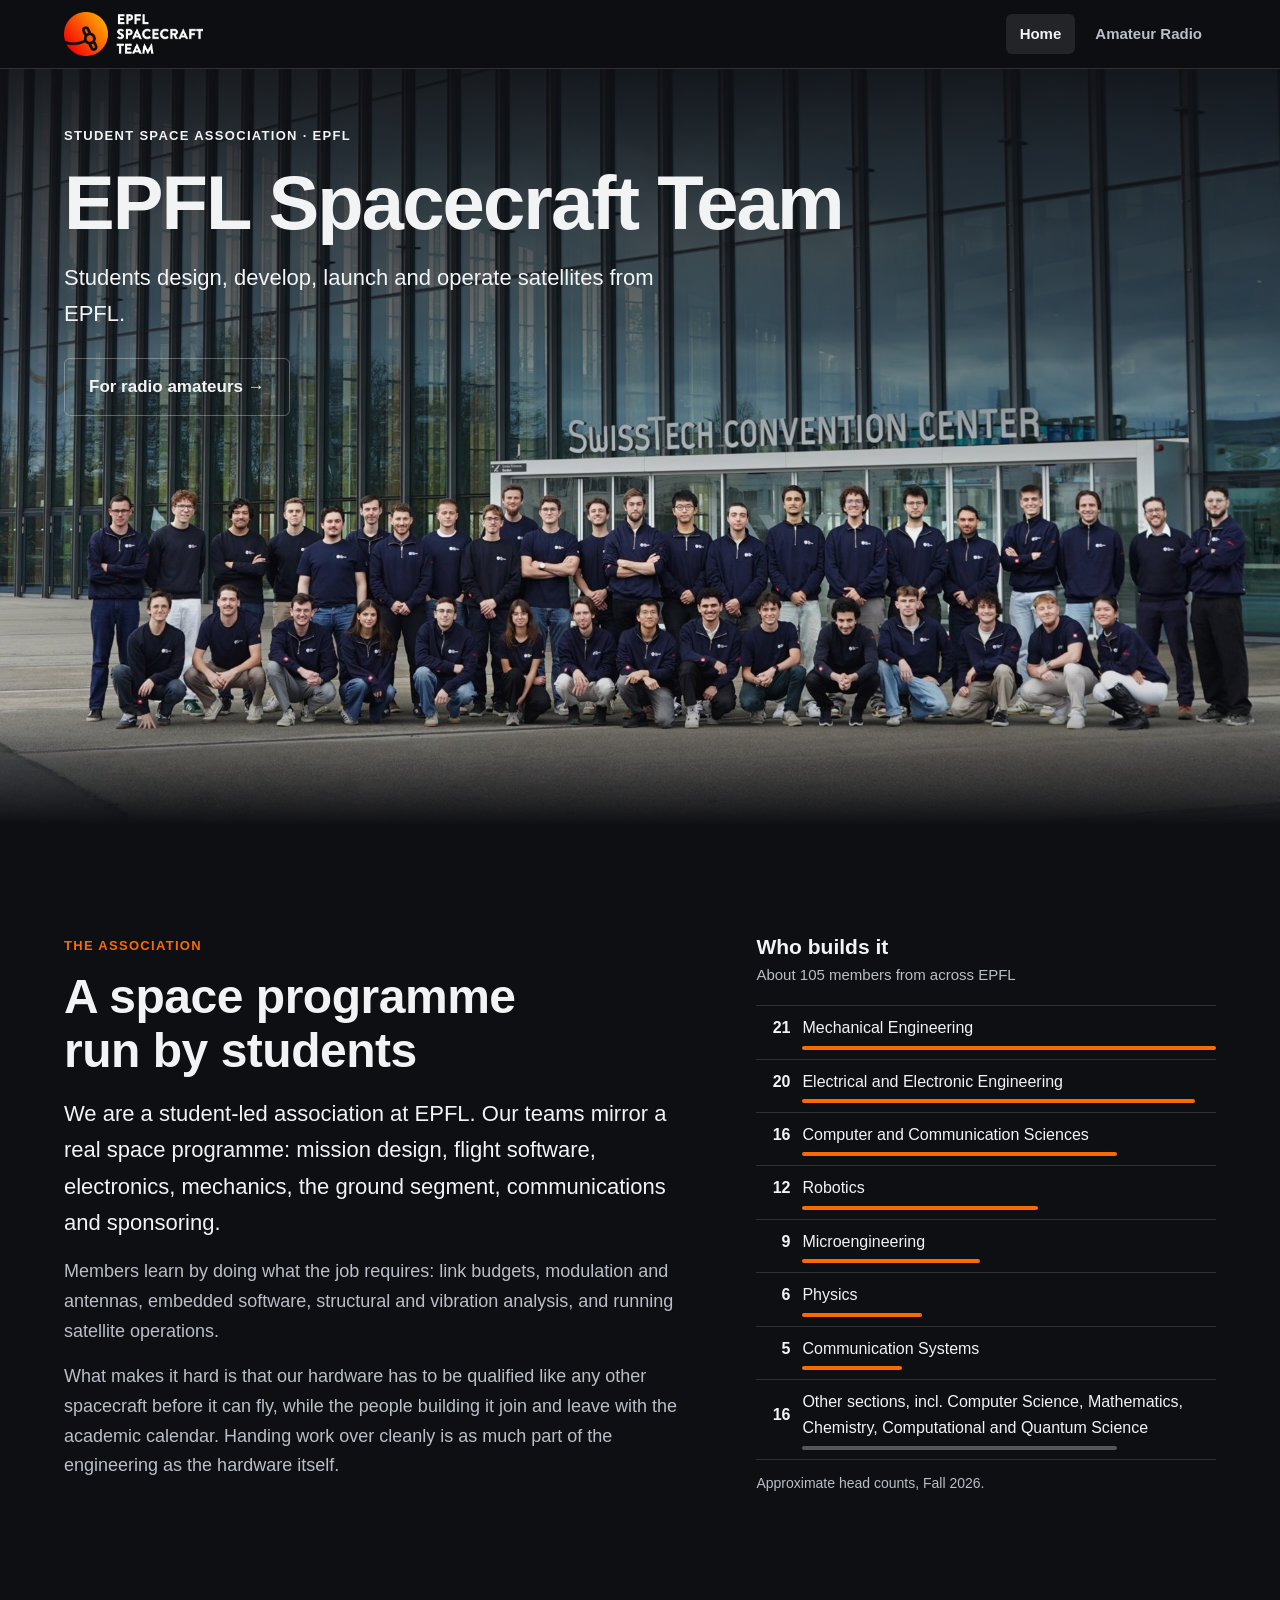
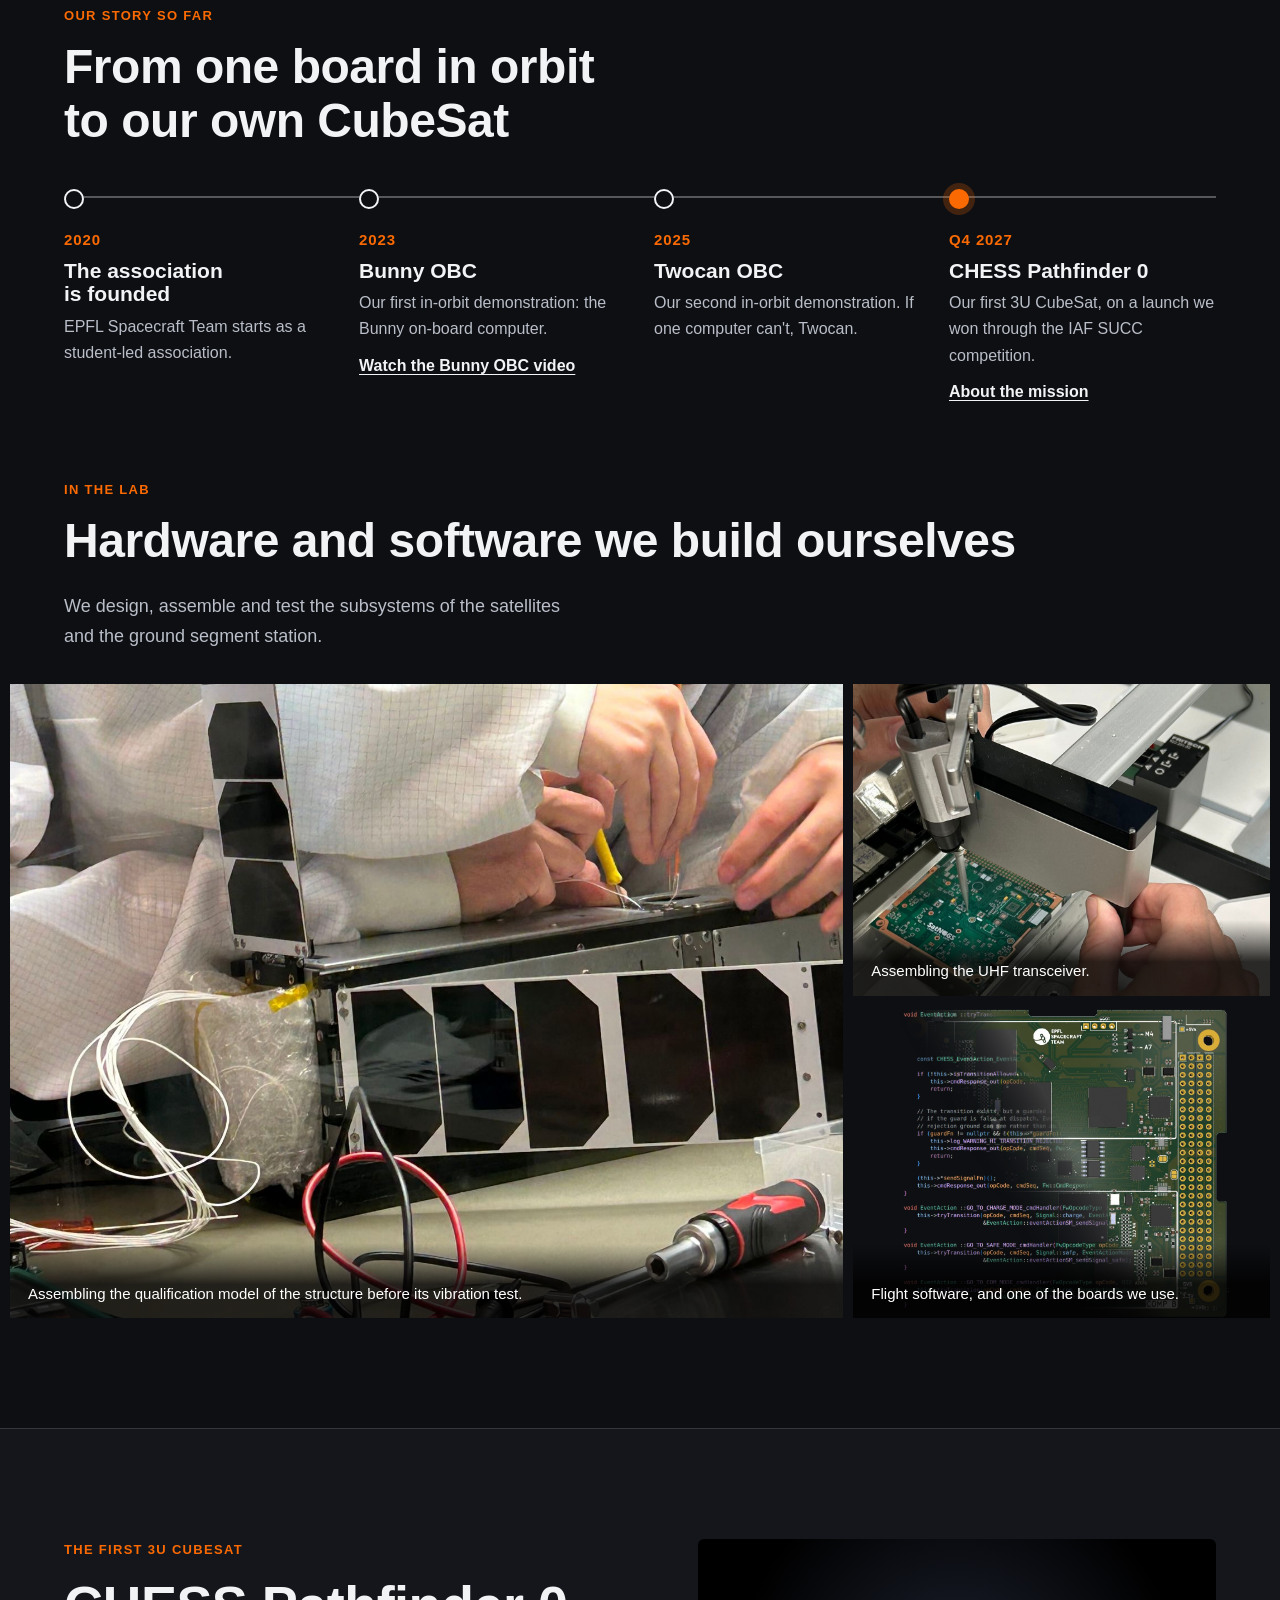
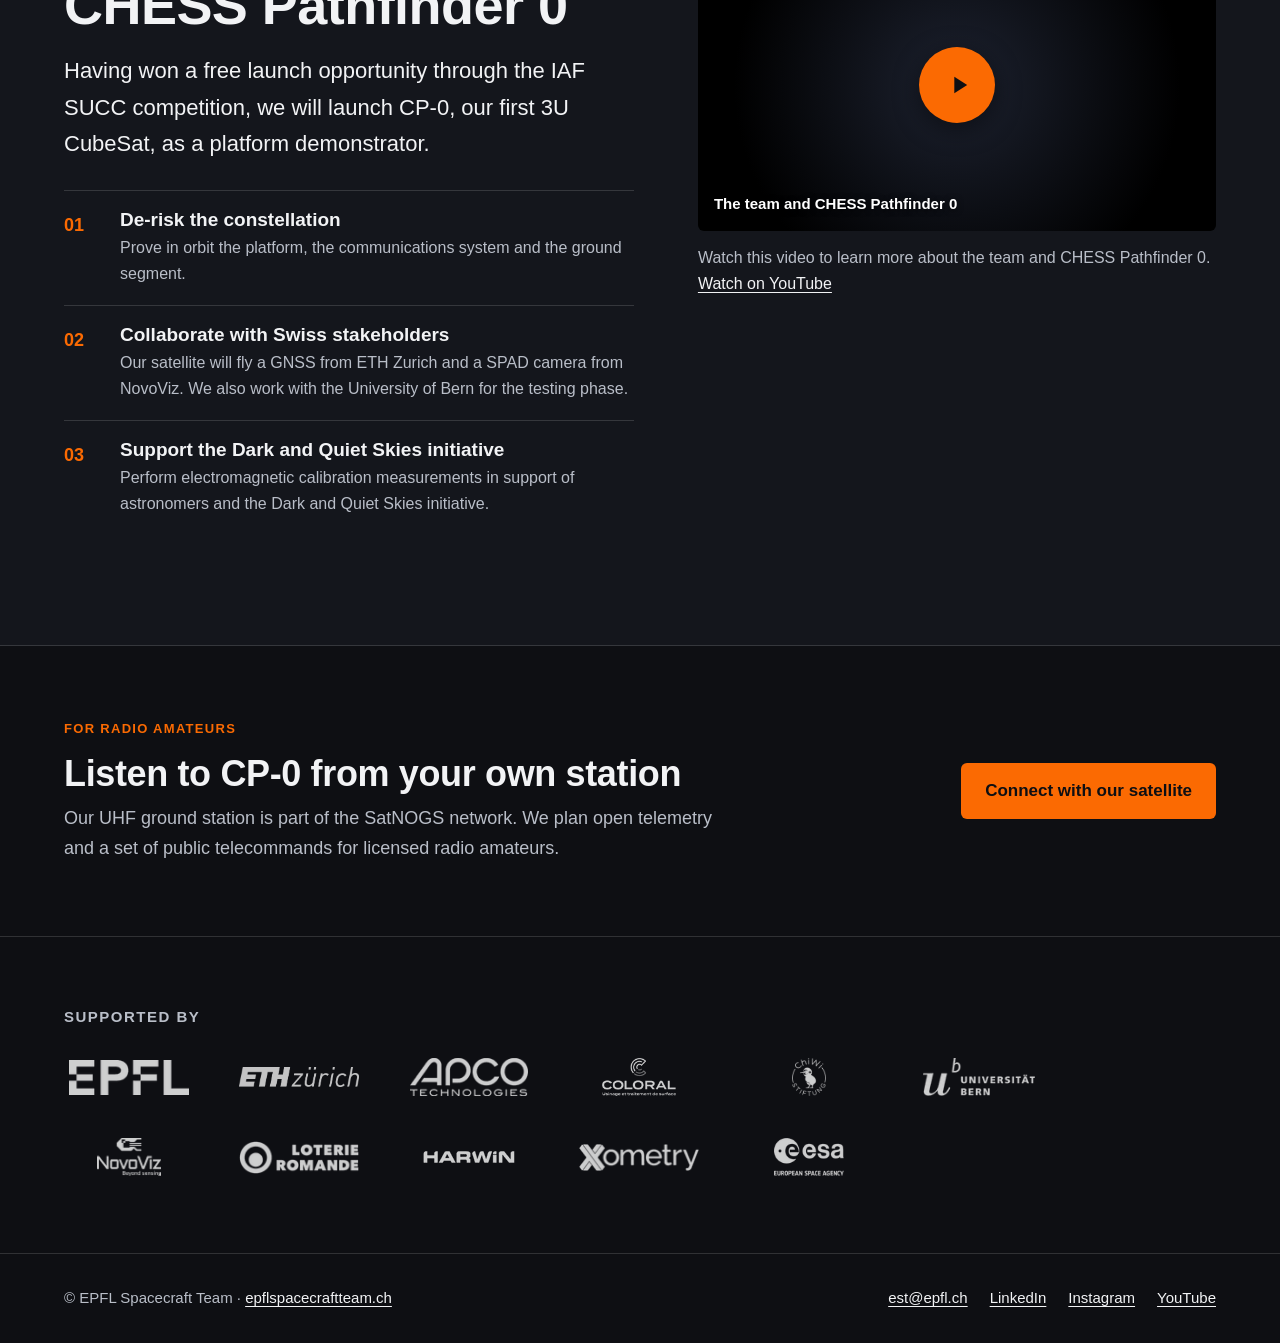
==== index.html @ f6b14fbb "Add files via upload" ====
<!DOCTYPE html>
<html lang="en">
<head>
  <meta charset="utf-8">
  <meta name="viewport" content="width=device-width, initial-scale=1">
  <title>EPFL Spacecraft Team</title>
  <meta name="description" content="EPFL Spacecraft Team is a student-led association founded in 2020. About 105 students design, build and operate satellites. Next: CHESS Pathfinder 0, our first 3U CubeSat, launching in Q4 2027.">
  <meta property="og:title" content="EPFL Spacecraft Team">
  <meta property="og:description" content="Students designing, building and operating their own satellites at EPFL.">
  <meta property="og:image" content="team.jpg">
  <style>
    :root {
      --bg: #0e0f13;
      --bg-2: #14161c;
      --text: #f2f3f5;
      --muted: #b9bec8;      
      --line: rgba(255, 255, 255, 0.14);
      --line-strong: rgba(255, 255, 255, 0.3);
      --accent: #fb6a02;     /* logo orange: 6.6:1 on --bg */
      --on-accent: #0e0f13;  /* dark text on orange buttons: 6.6:1 */
      --max: 1200px;
    }
    * { box-sizing: border-box; }
    html { -webkit-text-size-adjust: 100%; scroll-behavior: smooth; }
    body {
      margin: 0; background: var(--bg); color: var(--text);
      font-family: -apple-system, BlinkMacSystemFont, "Segoe UI", Roboto, "Helvetica Neue", Arial, sans-serif;
      font-size: 18px; line-height: 1.65;
    }
    img { max-width: 100%; display: block; }
    a { color: var(--text); text-underline-offset: 3px; }
    a:hover { color: var(--accent); }
    :focus-visible { outline: 3px solid var(--accent); outline-offset: 3px; border-radius: 4px; }
    .skip { position: absolute; left: -9999px; top: 8px; z-index: 100; background: var(--accent); color: var(--on-accent); padding: 10px 16px; font-weight: 700; }
    .skip:focus { left: 16px; }
    .sr { position: absolute; width: 1px; height: 1px; overflow: hidden; clip: rect(0 0 0 0); white-space: nowrap; }
    .wrap { max-width: var(--max); margin: 0 auto; padding: 0 24px; }

    h1, h2, h3 { line-height: 1.12; margin: 0 0 18px; font-weight: 700; letter-spacing: -0.01em; text-wrap: balance; }
    h1 { font-size: clamp(40px, 6.4vw, 76px); letter-spacing: -0.025em; }
    h2 { font-size: clamp(30px, 4vw, 48px); }
    h3 { font-size: 21px; letter-spacing: 0; }
    p { margin: 0 0 16px; color: var(--muted); }
    .lead { font-size: clamp(19px, 1.8vw, 22px); color: var(--text); }
    .eyebrow { display: block; margin-bottom: 14px; font-size: 13px; font-weight: 700; letter-spacing: 0.1em; text-transform: uppercase; color: var(--accent); }

    /* Visible placeholder for content still to be provided */
    .todo {
      display: inline-block; background: #ffd84d; color: #111; font-size: 14px; font-weight: 700;
      line-height: 1.4; padding: 2px 8px; border-radius: 4px; border: 2px dashed #111;
    }

    /* Buttons */
    .btn {
      display: inline-flex; align-items: center; gap: 8px; padding: 14px 24px; border-radius: 6px;
      font-weight: 700; font-size: 17px; text-decoration: none; white-space: nowrap;
    }
    .btn-primary { background: var(--accent); color: var(--on-accent); }
    .btn-primary:hover { color: var(--on-accent); background: #ff7d1f; }
    .btn-primary:focus-visible, .yt:focus-visible { outline-color: #fff; }
    .btn-ghost { color: var(--text); border: 1.5px solid var(--line-strong); }
    .btn-ghost:hover { color: var(--text); border-color: var(--text); }

    /* Top bar: logo left, page links right */
    .topbar { position: sticky; top: 0; z-index: 20; background: rgba(14, 15, 19, 0.94); backdrop-filter: blur(8px); border-bottom: 1px solid var(--line); }
    .topbar .wrap { display: flex; align-items: center; justify-content: space-between; gap: 16px; padding-top: 12px; padding-bottom: 12px; }
    .logo { height: 44px; width: auto; }
    .nav { display: flex; gap: 6px; }
    .nav a { font-size: 15px; font-weight: 600; text-decoration: none; padding: 8px 14px; border-radius: 6px; color: var(--muted); }
    .nav a:hover { color: var(--text); background: rgba(255, 255, 255, 0.07); }
    .nav a[aria-current="page"] { color: var(--text); background: rgba(255, 255, 255, 0.09); }

    /* Hero: team photo */
    .hero { position: relative; height: min(84vh, 780px); min-height: 640px; overflow: hidden; }
    .hero-media { position: absolute; inset: 0; overflow: hidden; }
    .hero-media img { width: 100%; height: 100%; object-fit: cover; object-position: 50% 78%; transform: scale(1.14); transform-origin: 72% 78%; }
    .hero::after {
      content: ""; position: absolute; inset: 0;
      background: linear-gradient(180deg, rgba(14,15,19,0.94) 0%, rgba(14,15,19,0.6) 34%, rgba(14,15,19,0.04) 60%, rgba(14,15,19,0.15) 84%, rgba(14,15,19,1) 100%);
    }
    .hero .wrap { position: relative; z-index: 1; padding-top: 56px; }
    .hero h1 { margin-bottom: 14px; }
    .hero .lead { max-width: 640px; margin-bottom: 26px; }
    .hero .eyebrow { color: var(--text); }
    .actions { display: flex; flex-wrap: wrap; gap: 12px; }

    /* Section rhythm */
    section { padding: 110px 0; }
    section.tight { padding: 72px 0; }

    /* Intro + members */
    .intro { display: grid; grid-template-columns: 1.35fr 1fr; gap: 72px; align-items: start; }
    .intro p:last-child { margin-bottom: 0; }
    .members h3 { margin-bottom: 4px; }
    .members .sub { font-size: 15px; margin-bottom: 18px; }
    .members ul { list-style: none; margin: 0; padding: 0; border-top: 1px solid var(--line); }
    .members li { display: grid; grid-template-columns: 34px 1fr; align-items: center; gap: 4px 12px; padding: 9px 0; border-bottom: 1px solid var(--line); font-size: 16px; }
    .members .n { font-weight: 700; font-variant-numeric: tabular-nums; text-align: right; }
    .members .bar { grid-column: 2; height: 4px; background: var(--accent); border-radius: 2px; }
    .members li.other .bar { background: var(--line-strong); }
    .members .note { font-size: 14px; margin: 12px 0 0; }

    /* Timeline: horizontal on wide screens */
    .timeline-head { max-width: 760px; }
    .timeline { list-style: none; margin: 48px 0 0; padding: 0; display: grid; grid-template-columns: repeat(4, 1fr); gap: 28px; border-top: 2px solid var(--line-strong); }
    .timeline li { position: relative; padding-top: 30px; }
    .timeline li::before { content: ""; position: absolute; top: -9px; left: 0; width: 16px; height: 16px; border-radius: 50%; background: var(--bg); border: 2px solid var(--text); }
    .timeline li.next::before { background: var(--accent); border-color: var(--accent); box-shadow: 0 0 0 6px rgba(251, 106, 2, 0.22); }
    .timeline .year { font-size: 15px; font-weight: 700; letter-spacing: 0.06em; color: var(--accent); }
    .timeline h3 { margin: 6px 0 8px; }
    .timeline p { font-size: 16px; margin: 0 0 8px; }
    .timeline a { font-size: 16px; font-weight: 600; }

    /* Gallery: full-bleed */
    .gallery-section { padding-top: 0; }
    .gallery-head { display: flex; justify-content: space-between; align-items: end; gap: 24px; flex-wrap: wrap; margin-bottom: 32px; }
    .gallery-head p { max-width: 520px; margin: 0; }
    .gallery { display: grid; grid-template-columns: 2fr 1fr; grid-template-rows: auto auto; gap: 10px; padding: 0 10px; }
    .gallery figure { margin: 0; position: relative; overflow: hidden; background: var(--bg-2); }
    .gallery img { width: 100%; height: 100%; object-fit: cover; }
    .gallery .g-structure { grid-row: span 2; min-height: 560px; }
    .gallery .g-structure img { object-position: 45% 50%; }
    .gallery .g-uhf { aspect-ratio: 4 / 3; }
    .gallery .g-code { aspect-ratio: 4 / 3; background: var(--bg); }
    .gallery .g-code img { object-fit: contain; object-position: 50% 50%; }
    .gallery figcaption {
      position: absolute; left: 0; right: 0; bottom: 0; padding: 40px 18px 14px;
      font-size: 15px; line-height: 1.45; color: #fff;
      background: linear-gradient(180deg, rgba(0,0,0,0) 0%, rgba(0,0,0,0.82) 55%);
    }

    /* CHESS Pathfinder 0 */
    .mission { background: var(--bg-2); border-top: 1px solid var(--line); border-bottom: 1px solid var(--line); }
    .mission-grid { display: grid; grid-template-columns: 1.1fr 1fr; gap: 64px; align-items: start; }
    .mission h2 { font-size: clamp(34px, 4.3vw, 54px); text-wrap: nowrap; white-space: nowrap; }
    @media (max-width: 420px) { .mission h2 { font-size: 32px; } }
    .goals { list-style: none; counter-reset: g; margin: 28px 0 0; padding: 0; }
    .goals li { counter-increment: g; display: grid; grid-template-columns: 44px 1fr; gap: 0 12px; padding: 18px 0; border-top: 1px solid var(--line); }
    .goals li::before { content: "0" counter(g); font-weight: 700; color: var(--accent); font-variant-numeric: tabular-nums; padding-top: 2px; }
    .goals h3 { margin: 0 0 4px; font-size: 19px; }
    .goals p { margin: 0; font-size: 16px; }
    .video-col { position: sticky; top: 96px; }
    .yt {
      position: relative; display: block; aspect-ratio: 16 / 9; overflow: hidden; border-radius: 6px;
      background: #000 radial-gradient(circle at 50% 50%, #1d2230 0%, #000 75%); text-decoration: none;
    }
    .yt img { width: 100%; height: 100%; object-fit: cover; opacity: 0.85; transition: opacity .2s; }
    .yt:hover img { opacity: 1; }
    .yt .yt-label { position: absolute; left: 16px; bottom: 14px; right: 16px; color: #fff; font-size: 15px; font-weight: 600; text-shadow: 0 1px 6px rgba(0,0,0,0.8); }
    .yt .play {
      position: absolute; top: 50%; left: 50%; width: 76px; height: 76px; margin: -38px 0 0 -38px;
      border-radius: 50%; background: var(--accent); display: grid; place-items: center;
      box-shadow: 0 6px 24px rgba(0,0,0,0.5); transition: transform .2s;
    }
    .yt:hover .play, .yt:focus-visible .play { transform: scale(1.08); }
    .yt .play svg { width: 28px; height: 28px; margin-left: 4px; fill: var(--on-accent); }
    .yt-frame { position: relative; aspect-ratio: 16 / 9; border-radius: 6px; overflow: hidden; background: #000; }
    .yt-frame iframe { position: absolute; inset: 0; width: 100%; height: 100%; border: 0; }
    .video-caption { font-size: 16px; margin: 14px 0 0; }

    /* Amateur radio band: simple, no box */
    .radio-band .wrap { display: grid; grid-template-columns: 1fr auto; gap: 40px; align-items: center; }
    .radio-band h2 { font-size: clamp(26px, 3vw, 36px); margin-bottom: 10px; }
    .radio-band p { margin: 0; max-width: 680px; }

    /* Supporters */
    .supporters { border-top: 1px solid var(--line); }
    .supporters h2 { font-size: 15px; font-weight: 700; letter-spacing: 0.1em; text-transform: uppercase; color: var(--muted); margin-bottom: 28px; }
    /* Two rows of small logos on wide screens (6 + 5) */
    .logos { list-style: none; margin: 0; padding: 0; display: grid; grid-template-columns: repeat(6, 1fr); gap: 32px 40px; align-items: center; max-width: 980px; }
    .logos li { display: flex; align-items: center; justify-content: center; height: 48px; }
    .logos a { display: block; opacity: 0.8; transition: opacity .2s; }
    .logos a:hover, .logos a:focus-visible { opacity: 1; }
    .logos img { max-height: 38px; max-width: 120px; width: auto; height: auto; }

    /* Footer */
    footer { border-top: 1px solid var(--line); }
    footer .wrap { display: flex; flex-wrap: wrap; align-items: center; justify-content: space-between; gap: 18px 32px; padding-top: 32px; padding-bottom: 32px; font-size: 15px; color: var(--muted); }
    footer ul { list-style: none; margin: 0; padding: 0; display: flex; flex-wrap: wrap; gap: 8px 22px; }
    footer a { color: var(--text); }

    /* Tablet */
    @media (max-width: 991px) {
      section { padding: 84px 0; }
      .intro, .mission-grid { grid-template-columns: 1fr; gap: 48px; }
      .timeline { grid-template-columns: 1fr 1fr; row-gap: 40px; border-top: 0; }
      .timeline li { border-top: 2px solid var(--line-strong); }
      .video-col { position: static; }
      .members { max-width: 600px; }
      .logos { grid-template-columns: repeat(4, 1fr); }
      .radio-band .wrap { grid-template-columns: 1fr; gap: 24px; }
      .radio-band .btn { justify-self: start; }
      .gallery { grid-template-columns: 1fr 1fr; }
      .gallery .g-structure { grid-column: 1 / -1; grid-row: auto; min-height: 0; aspect-ratio: 16 / 10; }
    }
    /* Phone */
    @media (max-width: 767px) {
      body { font-size: 17px; }
      section { padding: 68px 0; }
      section.tight { padding: 52px 0; }
      .logo { height: 36px; }
      .nav a { padding: 8px 10px; font-size: 14px; }
      .hero { height: auto; min-height: 0; display: flex; flex-direction: column; }
      .hero-media { position: relative; inset: auto; height: 300px; }
      .hero-media img { transform: none; object-position: 78% 74%; }
      .hero::after { inset: 0 0 auto 0; height: 300px; background: linear-gradient(180deg, rgba(14,15,19,0) 60%, rgba(14,15,19,0.95) 100%); }
      .hero .wrap { padding-top: 28px; }
      .hero .eyebrow { color: var(--accent); }
      .actions .btn { flex: 1 1 auto; justify-content: center; }
      .timeline { grid-template-columns: 1fr; margin-top: 32px; gap: 0; border-top: 0; border-left: 2px solid var(--line-strong); }
      .timeline li { border-top: 0; padding: 0 0 32px 28px; }
      .timeline li:last-child { padding-bottom: 0; }
      .timeline li::before { top: 4px; left: -9px; }
      .gallery { grid-template-columns: 1fr; padding: 0; gap: 6px; }
      .gallery .g-structure, .gallery .g-uhf, .gallery .g-code { aspect-ratio: 4 / 3; }
      .radio-band .wrap { grid-template-columns: 1fr; gap: 24px; }
      .radio-band .btn { justify-self: start; }
      .logos { grid-template-columns: repeat(3, 1fr); gap: 28px 24px; }
      .logos img { max-height: 32px; max-width: 96px; }
    }
    @media (prefers-reduced-motion: reduce) {
      html { scroll-behavior: auto; }
      * { transition: none !important; }
    }
  </style>
</head>
<body>
  <a class="skip" href="#main">Skip to content</a>

  <header class="topbar">
    <div class="wrap">
      <a href="index.html" aria-label="EPFL Spacecraft Team, home"><img class="logo" src="logo.png" alt="EPFL Spacecraft Team"></a>
      <nav class="nav" aria-label="Main">
        <a href="index.html" aria-current="page">Home</a>
        <a href="amateur-radio.html">Amateur Radio</a>
      </nav>
    </div>
  </header>

  <!-- Top of the page: team photo for now.
       To switch to the looping video later, replace the <img> inside .hero-media with:
       <video autoplay muted loop playsinline preload="auto" poster="team.jpg" aria-hidden="true" style="width:100%;height:100%;object-fit:cover"><source src="video.mp4" type="video/mp4"></video> -->
  <div class="hero">
    <div class="hero-media">
      <img src="team.jpg" alt="About forty members of the EPFL Spacecraft Team in navy team sweaters, posing in front of the glass façade of the SwissTech Convention Center, fall 2025">
    </div>
    <div class="wrap">
      <span class="eyebrow">Student space association · EPFL</span>
      <h1>EPFL Spacecraft Team</h1>
      <p class="lead">Students design, develop, launch and operate satellites from EPFL.</p>
      <div class="actions">
        <a class="btn btn-ghost" href="amateur-radio.html">For radio amateurs &rarr;</a>
      </div>
    </div>
  </div>

  <main id="main">
    <!-- What the team is, what students learn, and who they are -->
    <section>
      <div class="wrap intro">
        <div>
          <span class="eyebrow">The association</span>
          <h2>A space programme run by students</h2>
          <p class="lead">We are a student-led association at EPFL. Our teams mirror a real space programme: mission design, flight software, electronics, mechanics, the ground segment, communications and sponsoring.</p>
          <p>Members learn by doing what the job requires: link budgets, modulation and antennas, embedded software, structural and vibration analysis, and running satellite operations.</p>
          <p>What makes it hard is that our hardware has to be qualified like any other spacecraft before it can fly, while the people building it join and leave with the academic calendar. Handing work over cleanly is as much part of the engineering as the hardware itself.</p>
        </div>

        <div class="members">
          <h3>Who builds it</h3>
          <p class="sub">About 105 members from across EPFL</p>
          <ul>
            <li><span class="n">21</span><span>Mechanical Engineering</span><span class="bar" style="width:100%"></span></li>
            <li><span class="n">20</span><span>Electrical and Electronic Engineering</span><span class="bar" style="width:95%"></span></li>
            <li><span class="n">16</span><span>Computer and Communication Sciences</span><span class="bar" style="width:76%"></span></li>
            <li><span class="n">12</span><span>Robotics</span><span class="bar" style="width:57%"></span></li>
            <li><span class="n">9</span><span>Microengineering</span><span class="bar" style="width:43%"></span></li>
            <li><span class="n">6</span><span>Physics</span><span class="bar" style="width:29%"></span></li>
            <li><span class="n">5</span><span>Communication Systems</span><span class="bar" style="width:24%"></span></li>
            <li class="other"><span class="n">16</span><span>Other sections, incl. Computer Science, Mathematics, Chemistry, Computational and Quantum Science</span><span class="bar" style="width:76%"></span></li>
          </ul>
          <p class="note">Approximate head counts, Fall 2026.</p>
        </div>
      </div>
    </section>

    <!-- Storyline -->
    <section class="tight" style="padding-top:0">
      <div class="wrap">
        <div class="timeline-head">
          <span class="eyebrow">Our story so far</span>
          <h2>From one board in orbit to our own CubeSat</h2>
        </div>
        <ol class="timeline">
          <li>
            <div class="year">2020</div>
            <h3>The association is founded</h3>
            <p>EPFL Spacecraft Team starts as a student-led association.</p>
          </li>
          <li>
            <div class="year">2023</div>
            <h3>Bunny OBC</h3>
            <p>Our first in-orbit demonstration: the Bunny on-board computer.</p>
            <a href="https://youtu.be/bsRbVJMOY2E" target="_blank" rel="noopener">Watch the Bunny OBC video<span class="sr"> (opens YouTube)</span></a>
          </li>
          <li>
            <div class="year">2025</div>
            <h3>Twocan OBC</h3>
            <p>Our second in-orbit demonstration. If one computer can't, Twocan.</p>
          </li>
          <li class="next">
            <div class="year">Q4 2027</div>
            <h3>CHESS Pathfinder&nbsp;0</h3>
            <p>Our first 3U CubeSat, on a launch we won through the IAF SUCC competition.</p>
            <a href="#cp0">About the mission</a>
          </li>
        </ol>
      </div>
    </section>

    <!-- Imagery: full-bleed -->
    <section class="gallery-section" aria-labelledby="lab-title">
      <div class="wrap gallery-head">
        <div>
          <span class="eyebrow">In the lab</span>
          <h2 id="lab-title" style="margin:0">Hardware and software we build ourselves</h2>
        </div>
        <p>We design, assemble and test the subsystems of the satellites and the ground segment station.</p>
      </div>
      <div class="gallery">
        <figure class="g-structure">
          <img src="structure-qm.jpg" loading="lazy" alt="Two students in white cleanroom suits fixing a solar panel onto the metal frame of a CubeSat structure, with wires, a screwdriver and a multimeter on the bench">
          <figcaption>Assembling the qualification model of the structure before its vibration test.</figcaption>
        </figure>
        <figure class="g-uhf">
          <img src="uhf-transceiver.jpg" loading="lazy" alt="A student guiding a precision dispensing tool over a green circuit board labelled SatNOGS COMMS">
          <figcaption>Assembling the UHF transceiver.</figcaption>
        </figure>
        <figure class="g-code">
          <img src="fs-code.webp" loading="lazy" alt="Lines of C++ flight software code for the satellite's mode transitions, fading into a rendering of one of our circuit boards with the EPFL Spacecraft Team logo">
          <figcaption>Flight software, and one of the boards we use.</figcaption>
        </figure>
      </div>
    </section>

    <!-- CHESS Pathfinder 0 -->
    <section class="mission" id="cp0">
      <div class="wrap mission-grid">
        <div>
          <span class="eyebrow">The first 3U CubeSat</span>
          <h2>CHESS Pathfinder&nbsp;0</h2>
          <p class="lead">Having won a free launch opportunity through the IAF SUCC competition, we will launch CP-0, our first 3U CubeSat, as a platform demonstrator.</p>
          <ol class="goals">
            <li>
              <div>
                <h3>De-risk the constellation</h3>
                <p>Prove in orbit the platform, the communications system and the ground segment.</p>
              </div>
            </li>
            <li>
              <div>
                <h3>Collaborate with Swiss stakeholders</h3>
                <p>Our satellite will fly a GNSS from ETH Zurich and a SPAD camera from NovoViz. We also work with the University of Bern for the testing phase.</p>
              </div>
            </li>
            <li>
              <div>
                <h3>Support the Dark and Quiet Skies initiative</h3>
                <p>Perform electromagnetic calibration measurements in support of astronomers and the Dark and Quiet Skies initiative.</p>
              </div>
            </li>
          </ol>
        </div>

        <div class="video-col">
          <!-- Lightweight YouTube facade: loads the player only on click. Without JavaScript it is a normal link to YouTube. -->
          <a class="yt" href="https://www.youtube.com/watch?v=YzKk7H1tVos" data-yt="YzKk7H1tVos" aria-label="Play video: the team and CHESS Pathfinder 0 (YouTube)">
            <img src="https://i.ytimg.com/vi/YzKk7H1tVos/hqdefault.jpg" alt="" loading="lazy" onerror="this.remove()">
            <span class="play" aria-hidden="true"><svg viewBox="0 0 24 24"><path d="M8 5v14l11-7z"/></svg></span>
            <span class="yt-label" aria-hidden="true">The team and CHESS Pathfinder 0</span>
          </a>
          <p class="video-caption">Watch this video to learn more about the team and CHESS Pathfinder 0. <a href="https://youtu.be/YzKk7H1tVos" target="_blank" rel="noopener">Watch on YouTube</a></p>
        </div>
      </div>
    </section>

    <!-- Amateur radio -->
    <section class="radio-band tight">
      <div class="wrap">
        <div>
          <span class="eyebrow">For radio amateurs</span>
          <h2>Listen to CP-0 from your own station</h2>
          <p>Our UHF ground station is part of the SatNOGS network. We plan open telemetry and a set of public telecommands for licensed radio amateurs.</p>
        </div>
        <a class="btn btn-primary" href="amateur-radio.html">Connect with our satellite</a>
      </div>
    </section>

    <!-- Supporters -->
    <section class="supporters tight">
      <div class="wrap">
        <h2>Supported by</h2>
        <ul class="logos">
          <li><a href="https://www.epfl.ch/en/" target="_blank" rel="noopener"><img src="logo-epfl.png" alt="EPFL" loading="lazy"></a></li>
          <li><a href="https://ethz.ch/en.html" target="_blank" rel="noopener"><img src="logo-eth.png" alt="ETH Zürich" loading="lazy"></a></li>
          <li><a href="https://www.apco-technologies.eu" target="_blank" rel="noopener"><img src="logo-apco.png" alt="APCO Technologies" loading="lazy"></a></li>
          <li><a href="https://coloral.ch/en/" target="_blank" rel="noopener"><img src="logo-coloral.png" alt="Coloral" loading="lazy"></a></li>
          <li><a href="https://chiwi.ch" target="_blank" rel="noopener"><img src="logo-chiwi.png" alt="ChiWi Stiftung" loading="lazy"></a></li>
          <li><a href="https://www.unibe.ch/index_eng.html" target="_blank" rel="noopener"><img src="logo-unibe.png" alt="University of Bern" loading="lazy"></a></li>
          <li><a href="https://novoviz.com" target="_blank" rel="noopener"><img src="logo-novoviz.png" alt="NovoViz" loading="lazy"></a></li>
          <li><a href="https://loro.ch/fr" target="_blank" rel="noopener"><img src="logo-loro.png" alt="Loterie Romande" loading="lazy"></a></li>
          <li><a href="https://www.harwin.com" target="_blank" rel="noopener"><img src="logo-harwin.png" alt="Harwin" loading="lazy"></a></li>
          <li><a href="https://xometry.eu/en/?nab=0" target="_blank" rel="noopener"><img src="logo-xometry.png" alt="Xometry" loading="lazy"></a></li>
          <li><a href="https://www.esa.int" target="_blank" rel="noopener"><img src="logo-esa.png" alt="European Space Agency" loading="lazy"></a></li>
        </ul>
      </div>
    </section>
  </main>

  <footer>
    <div class="wrap">
      <span>&copy; EPFL Spacecraft Team · <a href="https://www.epflspacecraftteam.ch/">epflspacecraftteam.ch</a></span>
      <ul aria-label="Contact and social media">
        <li><a href="mailto:est@epfl.ch">est@epfl.ch</a></li>
        <li><a href="https://www.linkedin.com/company/epfl-spacecraft-team/" target="_blank" rel="noopener">LinkedIn</a></li>
        <li><a href="https://www.instagram.com/epfl_spacecraft_team/" target="_blank" rel="noopener">Instagram</a></li>
        <li><a href="https://www.youtube.com/@EPFLSpacecraftTeam" target="_blank" rel="noopener">YouTube</a></li>
      </ul>
    </div>
  </footer>

  <script>
    // Replace the YouTube thumbnail with the real player when clicked.
    document.querySelectorAll('a[data-yt]').forEach(function (link) {
      link.addEventListener('click', function (e) {
        e.preventDefault();
        var frame = document.createElement('div');
        frame.className = 'yt-frame';
        var iframe = document.createElement('iframe');
        iframe.src = 'https://www.youtube-nocookie.com/embed/' + link.dataset.yt + '?autoplay=1';
        iframe.title = 'The team and CHESS Pathfinder 0';
        iframe.allow = 'accelerometer; autoplay; clipboard-write; encrypted-media; gyroscope; picture-in-picture';
        iframe.allowFullscreen = true;
        frame.appendChild(iframe);
        link.replaceWith(frame);
        iframe.focus();
      });
    });
  </script>
</body>
</html>
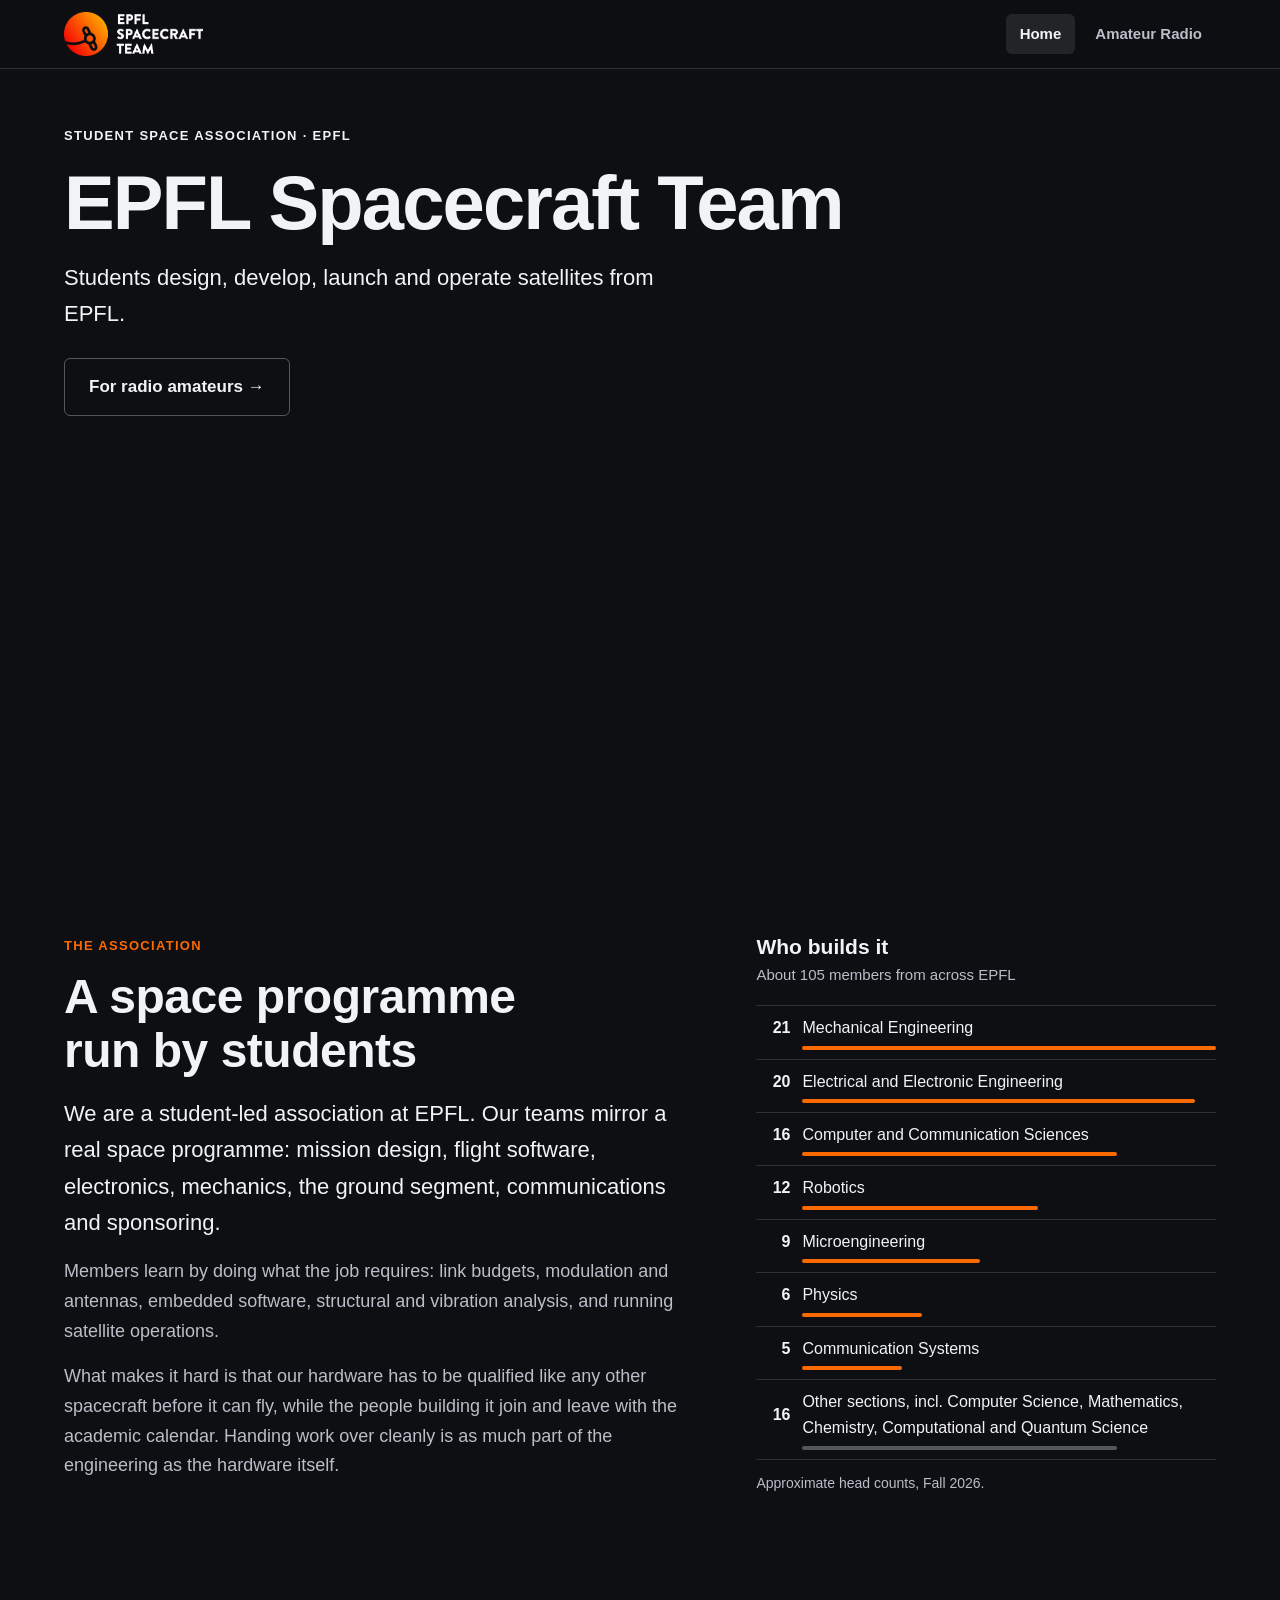
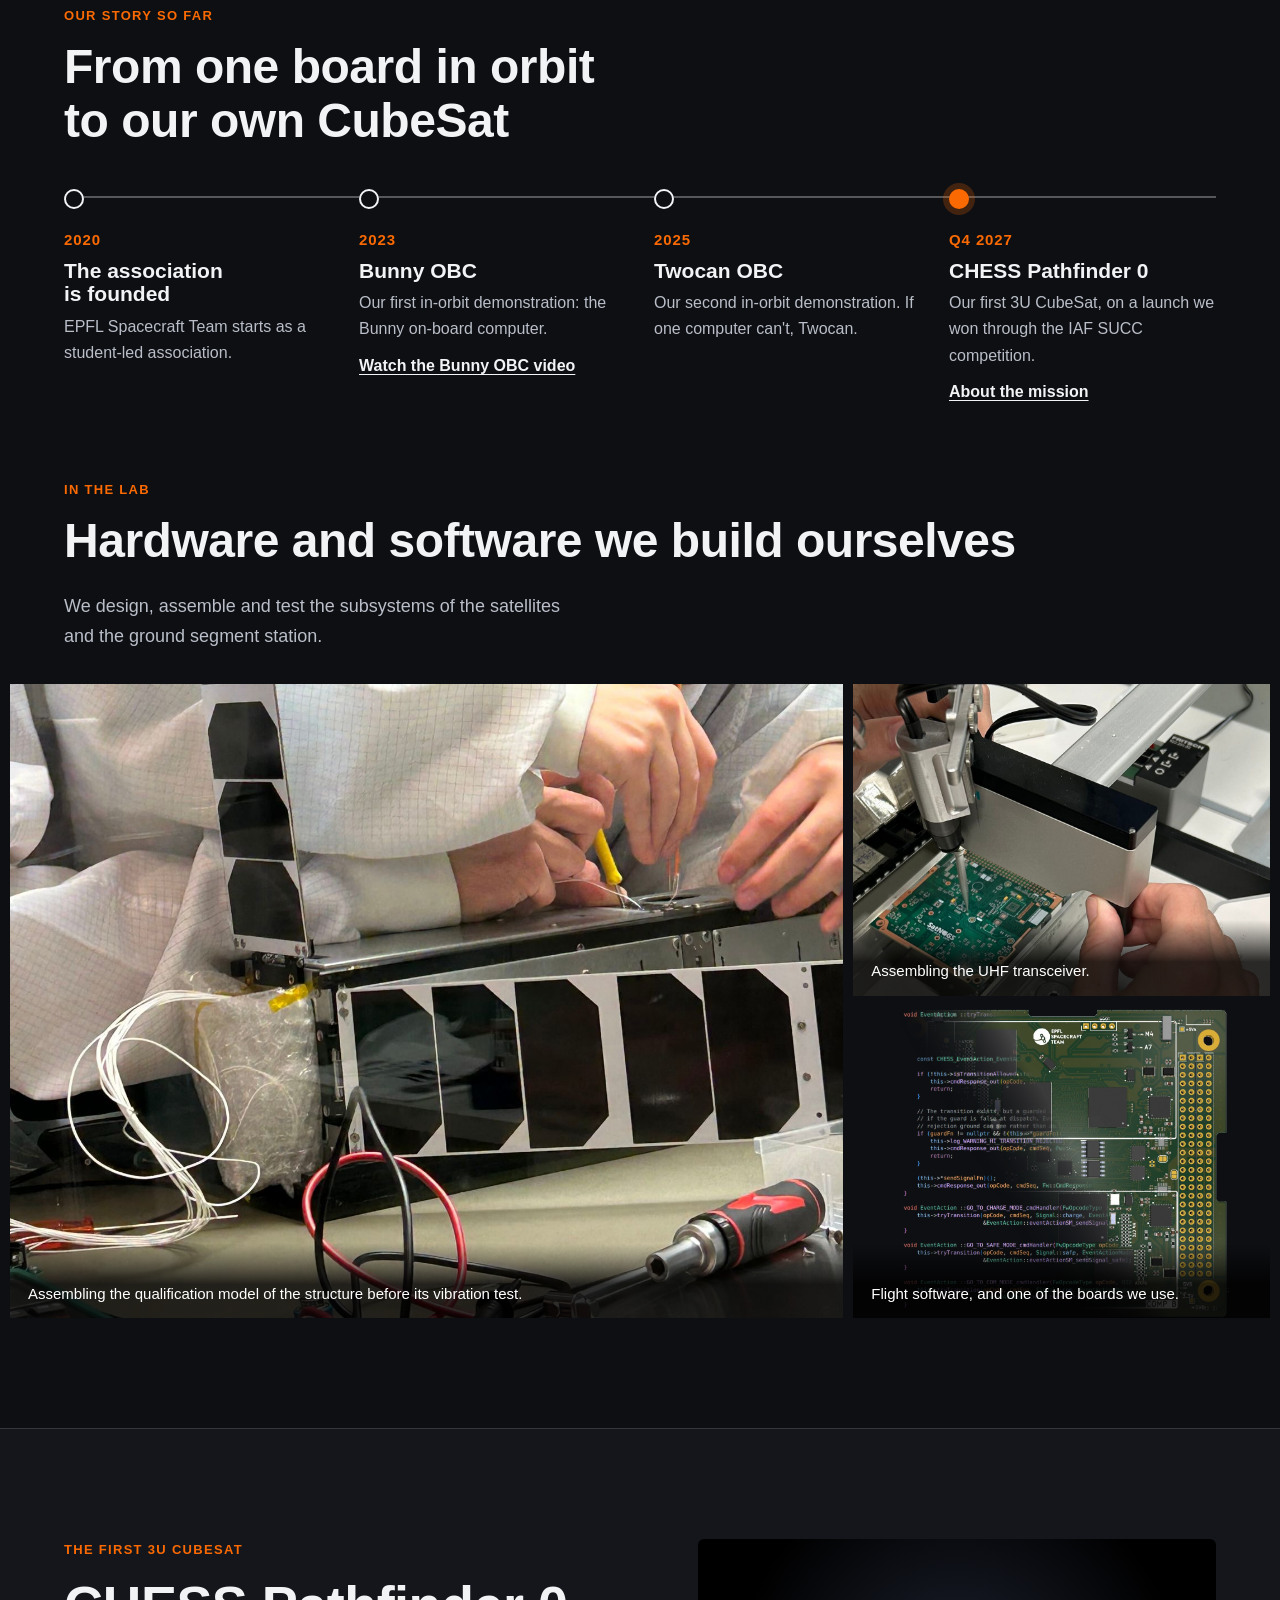
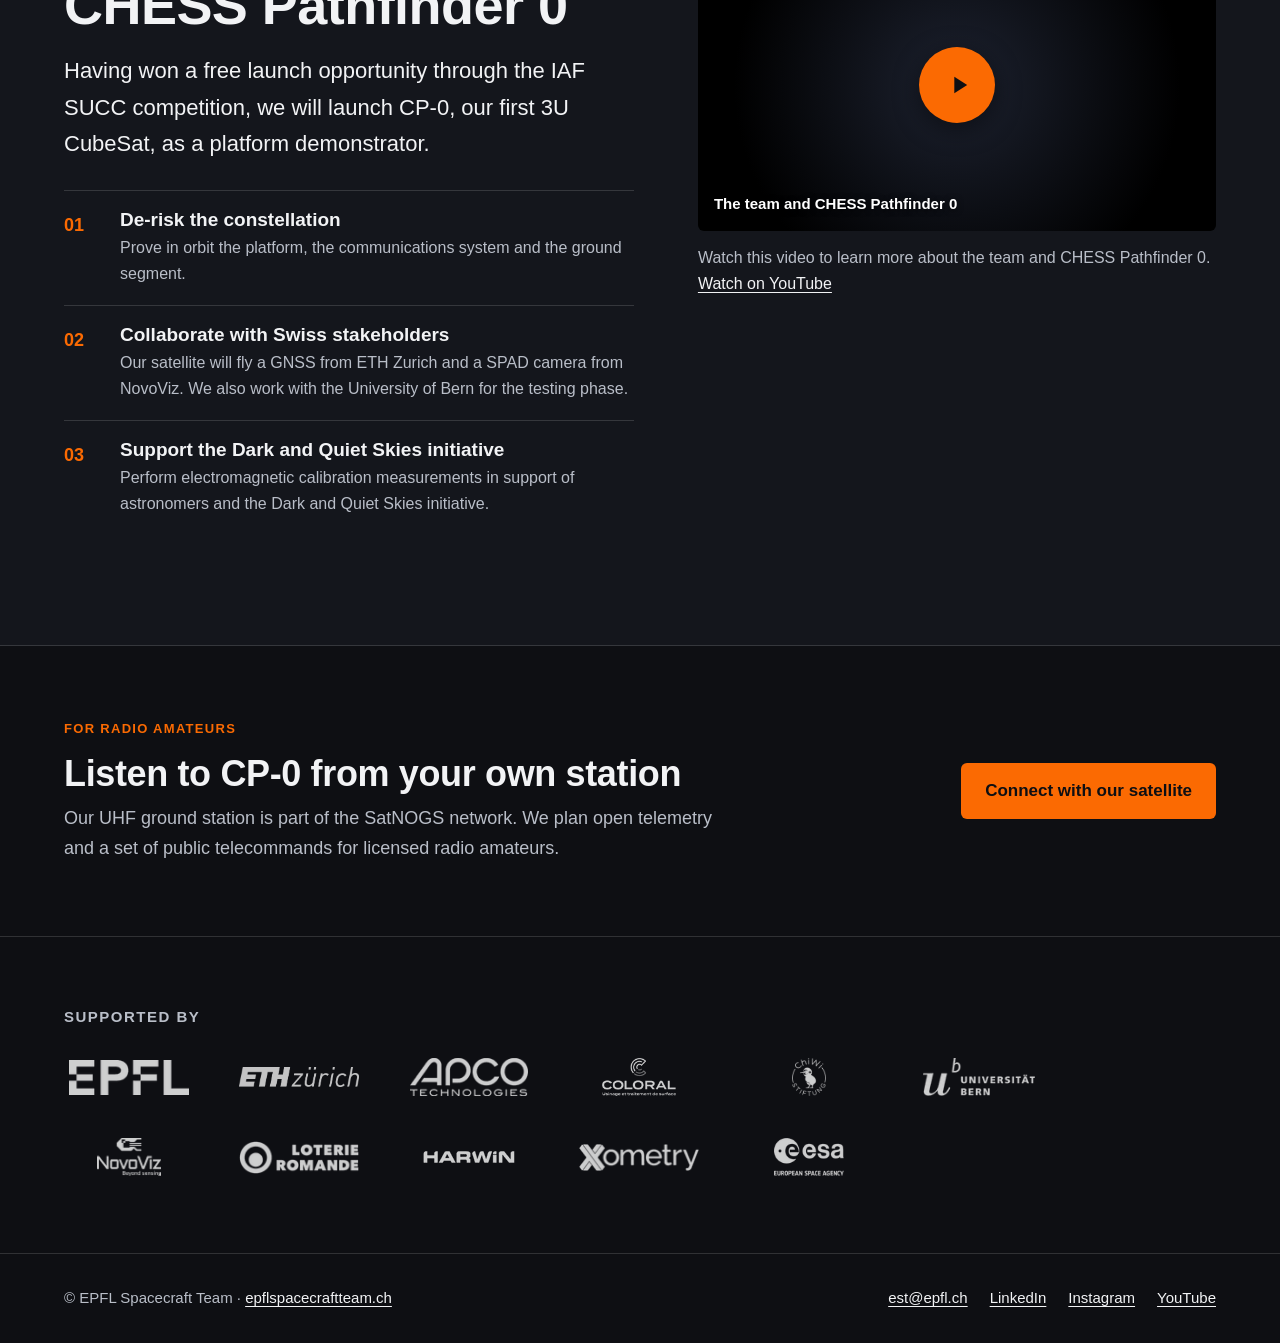
==== commit d21f5adf: "Remove team image from index.html Removed image meta tag and image element from the hero section." ====
--- a/index.html
+++ b/index.html
@@ -7,7 +7,6 @@
   <meta name="description" content="EPFL Spacecraft Team is a student-led association founded in 2020. About 105 students design, build and operate satellites. Next: CHESS Pathfinder 0, our first 3U CubeSat, launching in Q4 2027.">
   <meta property="og:title" content="EPFL Spacecraft Team">
   <meta property="og:description" content="Students designing, building and operating their own satellites at EPFL.">
-  <meta property="og:image" content="team.jpg">
   <style>
     :root {
       --bg: #0e0f13;
@@ -74,6 +73,19 @@
     .hero { position: relative; height: min(84vh, 780px); min-height: 640px; overflow: hidden; }
     .hero-media { position: absolute; inset: 0; overflow: hidden; }
     .hero-media img { width: 100%; height: 100%; object-fit: cover; object-position: 50% 78%; transform: scale(1.14); transform-origin: 72% 78%; }
+    .hero-media video { position: absolute; inset: 0; width: 100%; height: 100%; object-fit: cover; opacity: 0; transition: opacity .8s ease; }
+    .hero-media video.is-playing { opacity: 1; }
+    .motion-toggle {
+      position: absolute; z-index: 2; right: 24px; bottom: 24px; width: 44px; height: 44px; padding: 0;
+      display: inline-flex; align-items: center; justify-content: center; cursor: pointer;
+      border-radius: 50%; border: 1px solid rgba(255,255,255,0.35); background: rgba(14,15,19,0.65); color: var(--text);
+    }
+    .motion-toggle[hidden] { display: none; }
+    .motion-toggle:hover { background: rgba(14,15,19,0.9); border-color: var(--text); }
+    .motion-toggle svg { fill: currentColor; }
+    .motion-toggle .i-play { display: none; }
+    .motion-toggle[aria-pressed="true"] .i-play { display: inline; }
+    .motion-toggle[aria-pressed="true"] .i-pause { display: none; }
     .hero::after {
       content: ""; position: absolute; inset: 0;
       background: linear-gradient(180deg, rgba(14,15,19,0.94) 0%, rgba(14,15,19,0.6) 34%, rgba(14,15,19,0.04) 60%, rgba(14,15,19,0.15) 84%, rgba(14,15,19,1) 100%);
@@ -203,6 +215,7 @@
       .hero { height: auto; min-height: 0; display: flex; flex-direction: column; }
       .hero-media { position: relative; inset: auto; height: 300px; }
       .hero-media img { transform: none; object-position: 78% 74%; }
+      .motion-toggle { top: 244px; bottom: auto; right: 16px; }
       .hero::after { inset: 0 0 auto 0; height: 300px; background: linear-gradient(180deg, rgba(14,15,19,0) 60%, rgba(14,15,19,0.95) 100%); }
       .hero .wrap { padding-top: 28px; }
       .hero .eyebrow { color: var(--accent); }
@@ -237,13 +250,19 @@
     </div>
   </header>
 
-  <!-- Top of the page: team photo for now.
-       To switch to the looping video later, replace the <img> inside .hero-media with:
-       <video autoplay muted loop playsinline preload="auto" poster="team.jpg" aria-hidden="true" style="width:100%;height:100%;object-fit:cover"><source src="video.mp4" type="video/mp4"></video> -->
+  <!-- Top of the page: looping orbit video (CP-0_orbit.mp4) over the team photo.
+       The photo stays underneath: it shows until the video starts, if the file is missing,
+       and for visitors who prefer reduced motion. -->
   <div class="hero">
     <div class="hero-media">
-      <img src="team.jpg" alt="About forty members of the EPFL Spacecraft Team in navy team sweaters, posing in front of the glass façade of the SwissTech Convention Center, fall 2025">
+      <video id="hero-video" muted loop playsinline preload="auto" aria-hidden="true" tabindex="-1">
+        <source src="CP-0_orbit.mp4" type="video/mp4">
+      </video>
     </div>
+    <button type="button" class="motion-toggle" id="motion-toggle" aria-pressed="false" hidden>
+      <span class="sr">Pause background animation</span>
+      <svg aria-hidden="true" viewBox="0 0 24 24" width="18" height="18"><rect class="i-pause" x="6" y="5" width="4" height="14" rx="1"/><rect class="i-pause" x="14" y="5" width="4" height="14" rx="1"/><path class="i-play" d="M8 5v14l11-7z"/></svg>
+    </button>
     <div class="wrap">
       <span class="eyebrow">Student space association · EPFL</span>
       <h1>EPFL Spacecraft Team</h1>
@@ -430,6 +449,29 @@
   </footer>
 
   <script>
+    // Hero orbit video: fades in over the team photo once it plays.
+    // Stays off for visitors who prefer reduced motion; the others get a pause button.
+    (function () {
+      var video = document.getElementById('hero-video');
+      var toggle = document.getElementById('motion-toggle');
+      if (!video || !toggle) return;
+      var label = toggle.querySelector('.sr');
+      var reduce = window.matchMedia('(prefers-reduced-motion: reduce)').matches;
+      video.addEventListener('playing', function () {
+        video.classList.add('is-playing');
+        toggle.hidden = false;
+      });
+      function setPaused(paused) {
+        toggle.setAttribute('aria-pressed', paused ? 'true' : 'false');
+        label.textContent = paused ? 'Play background animation' : 'Pause background animation';
+        if (paused) { video.pause(); } else { video.play().catch(function () {}); }
+      }
+      toggle.addEventListener('click', function () {
+        setPaused(toggle.getAttribute('aria-pressed') !== 'true');
+      });
+      if (!reduce) { video.play().catch(function () {}); }
+    })();
+
     // Replace the YouTube thumbnail with the real player when clicked.
     document.querySelectorAll('a[data-yt]').forEach(function (link) {
       link.addEventListener('click', function (e) {
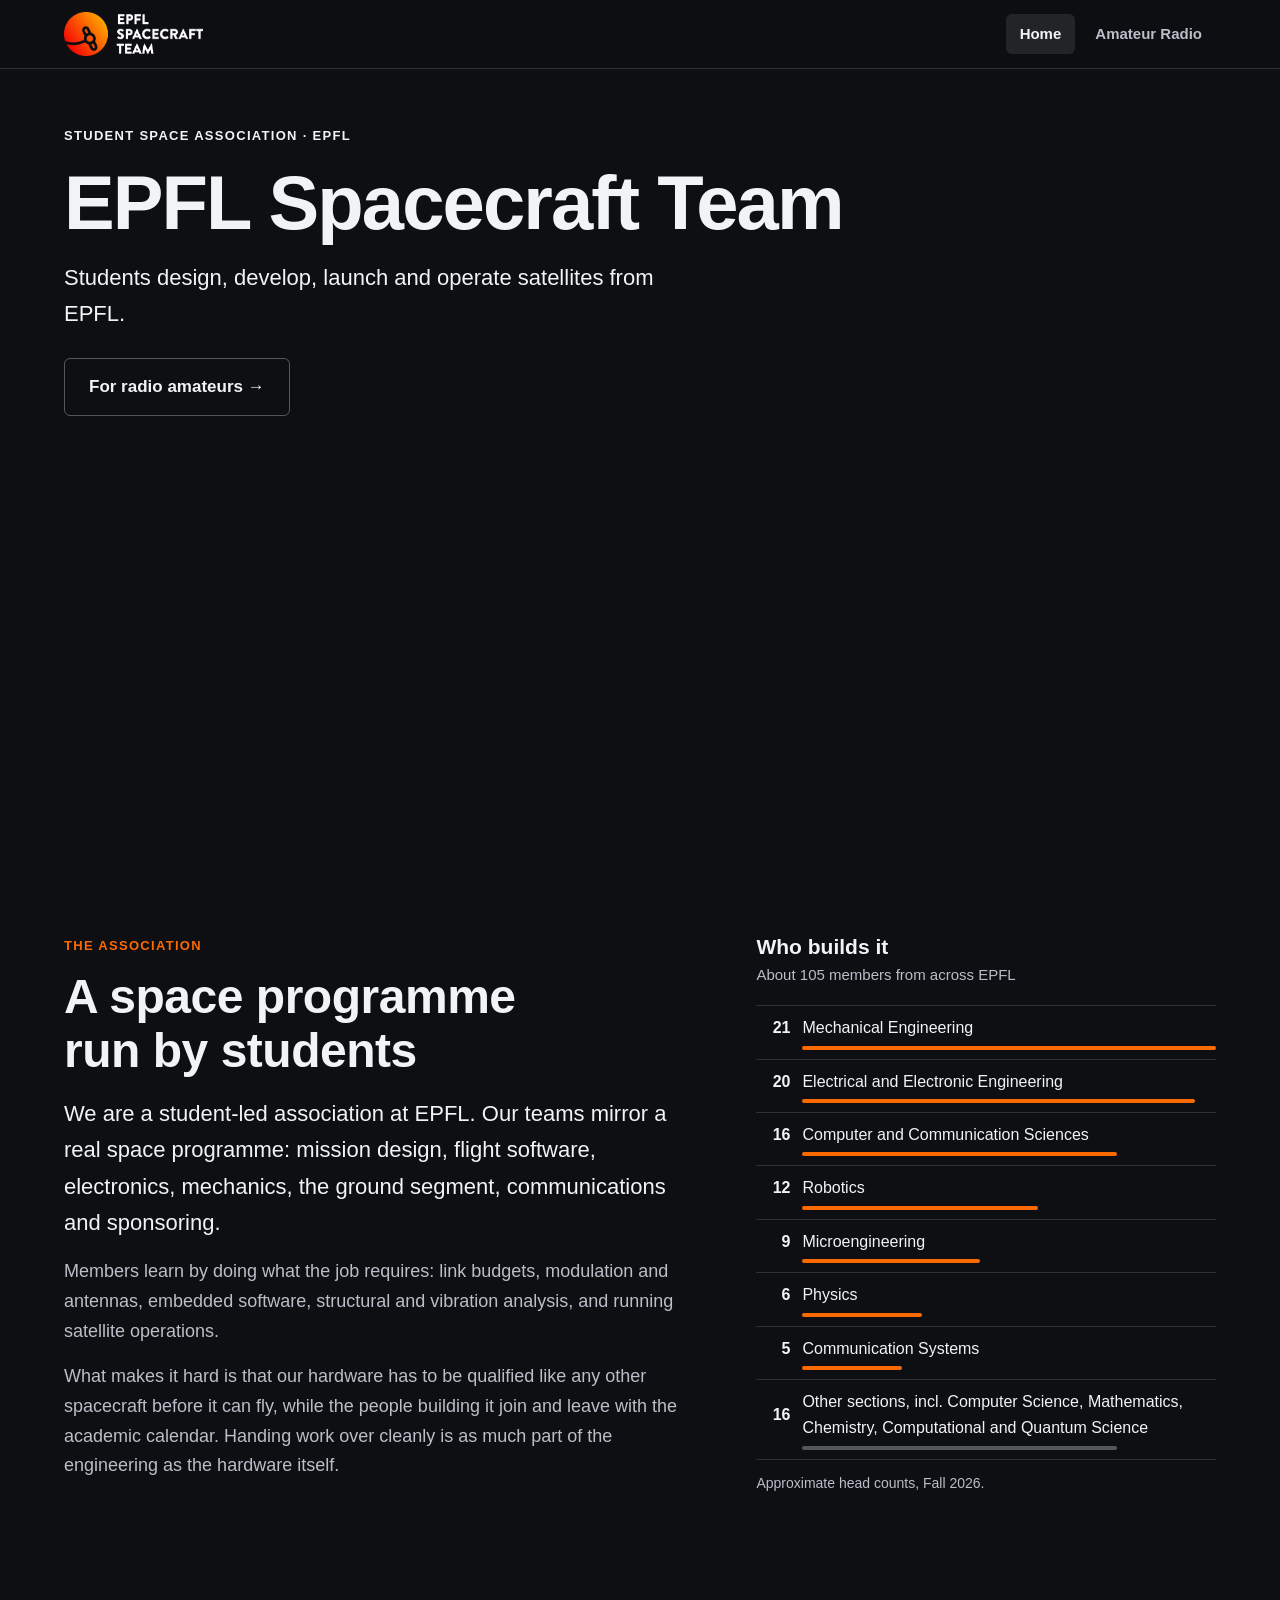
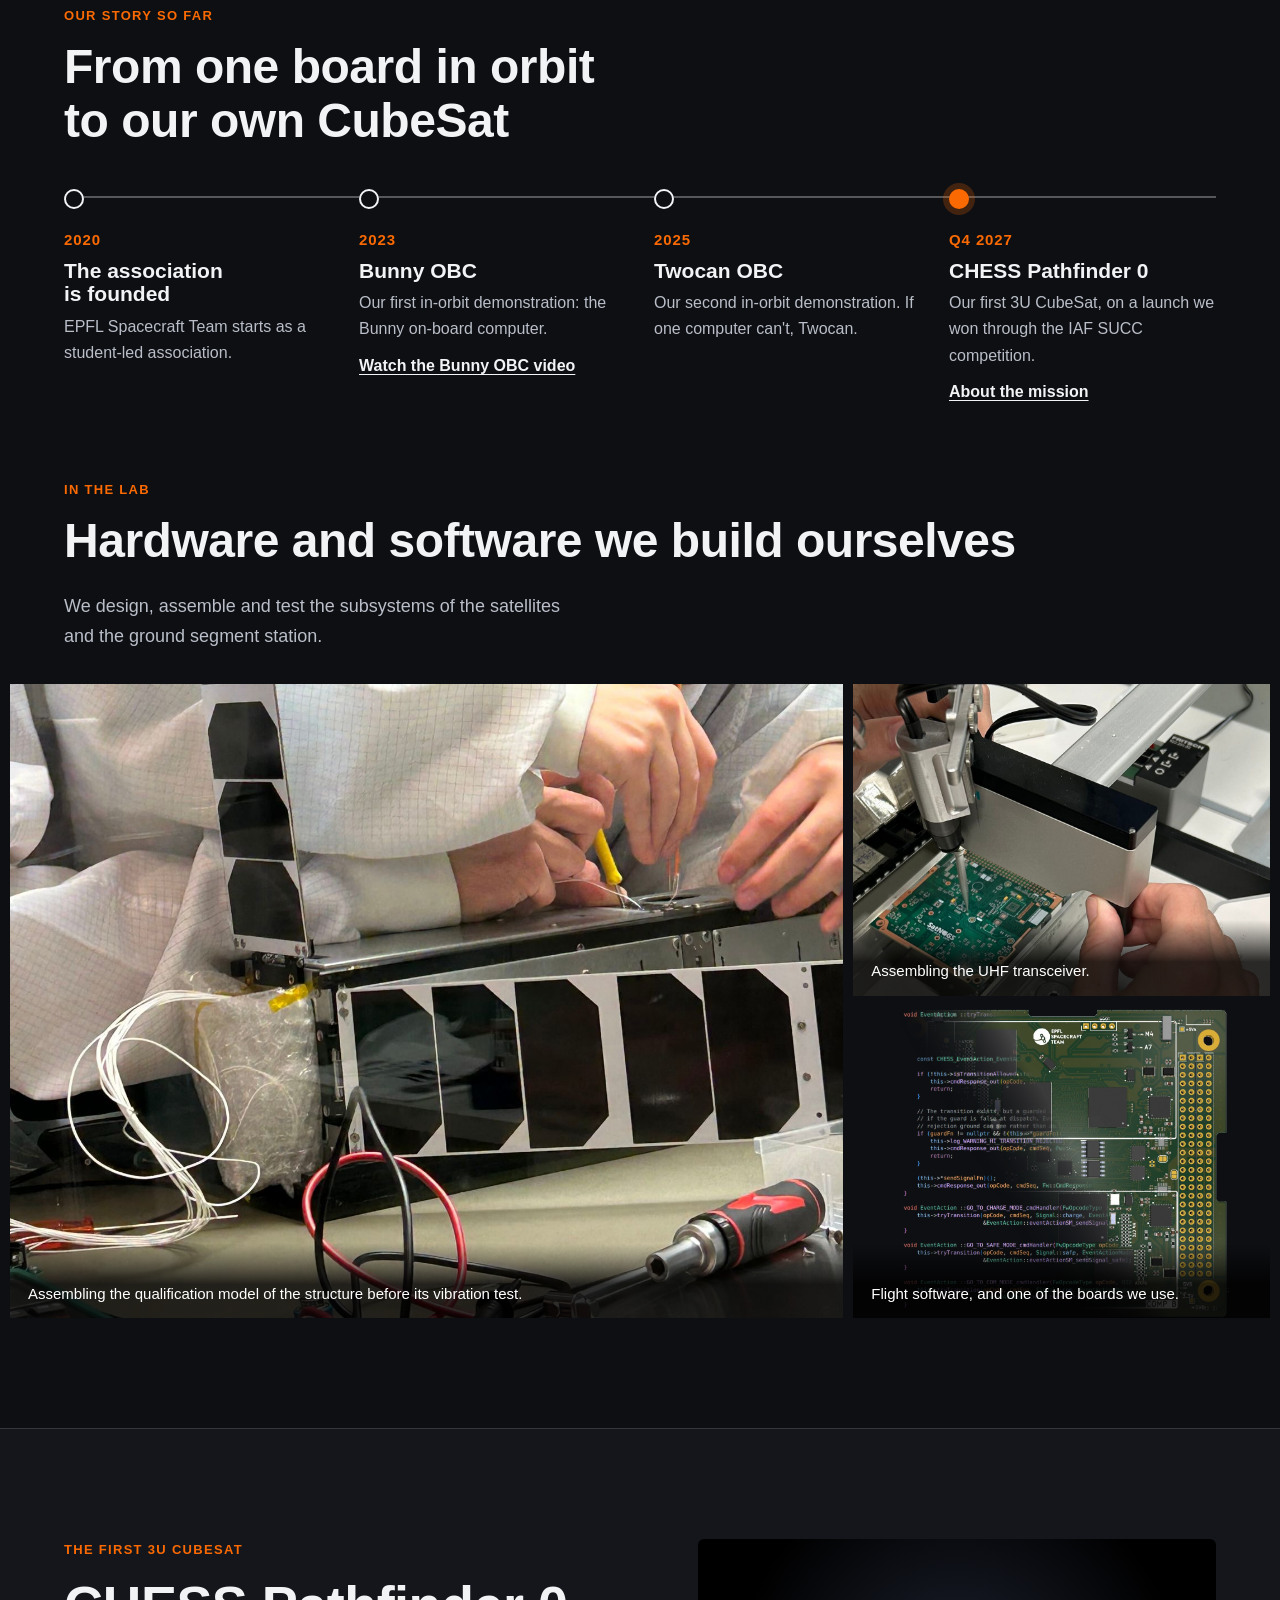
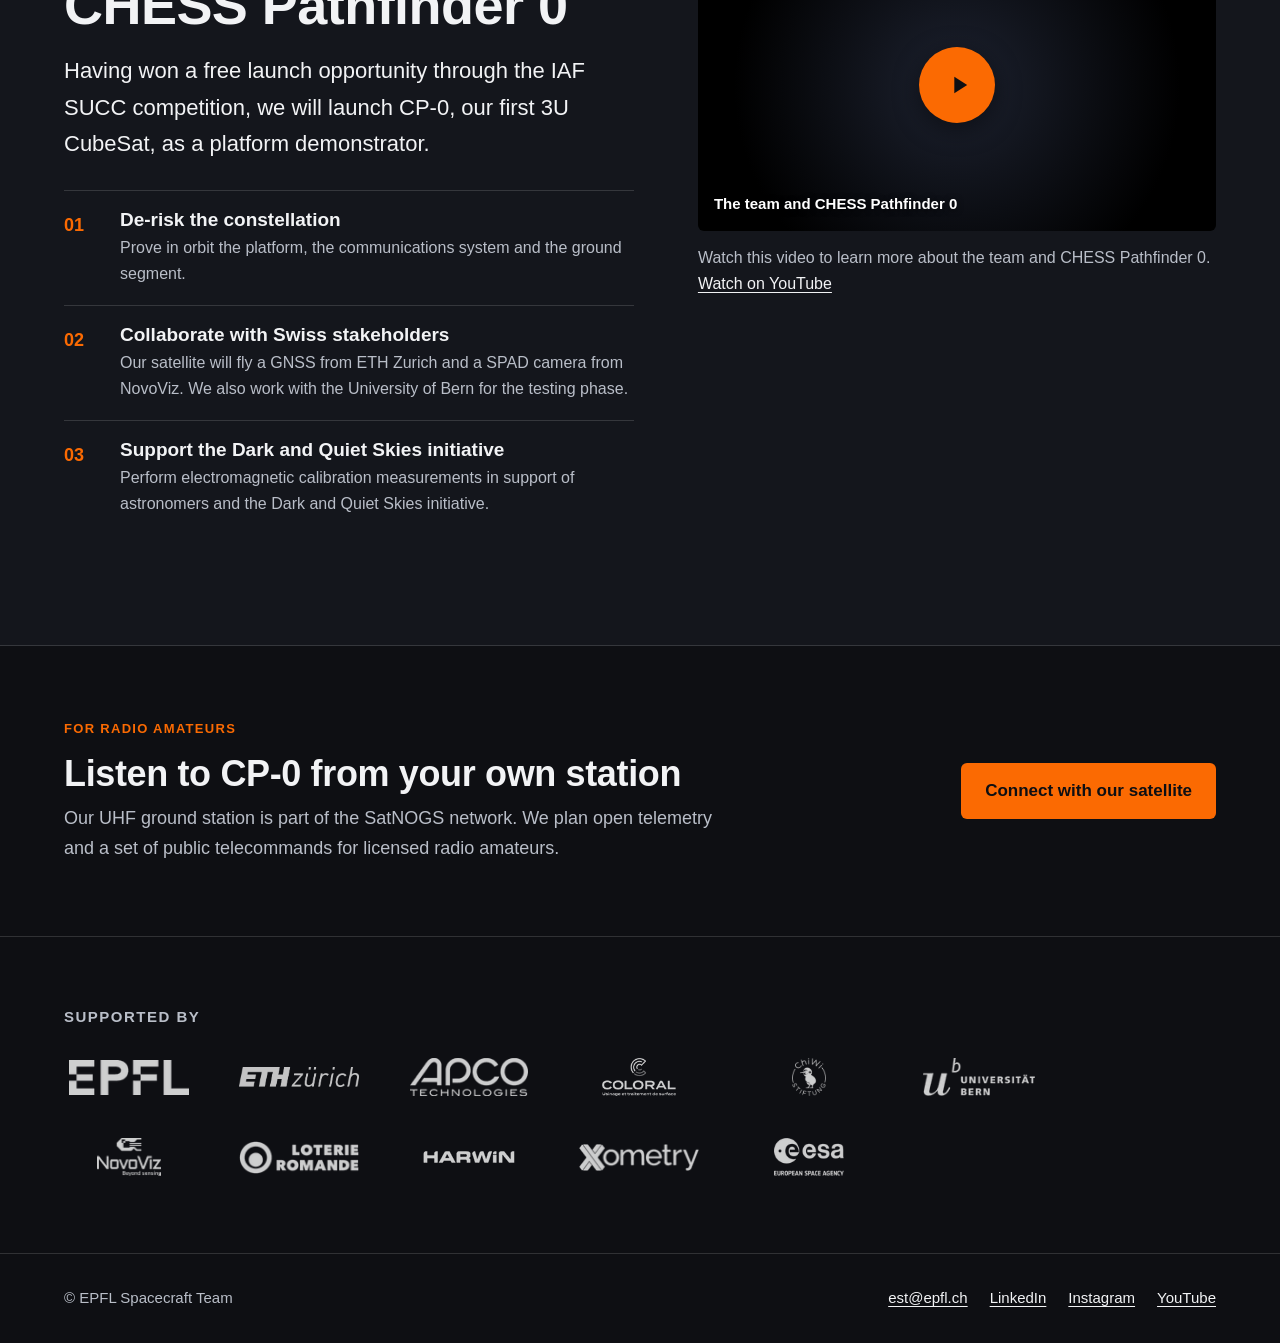
==== commit 7ce6c1ea: "Remove website link from footer Updated footer to remove website link." ====
--- a/index.html
+++ b/index.html
@@ -438,7 +438,7 @@
 
   <footer>
     <div class="wrap">
-      <span>&copy; EPFL Spacecraft Team · <a href="https://www.epflspacecraftteam.ch/">epflspacecraftteam.ch</a></span>
+      <span>&copy; EPFL Spacecraft Team</span>
       <ul aria-label="Contact and social media">
         <li><a href="mailto:est@epfl.ch">est@epfl.ch</a></li>
         <li><a href="https://www.linkedin.com/company/epfl-spacecraft-team/" target="_blank" rel="noopener">LinkedIn</a></li>
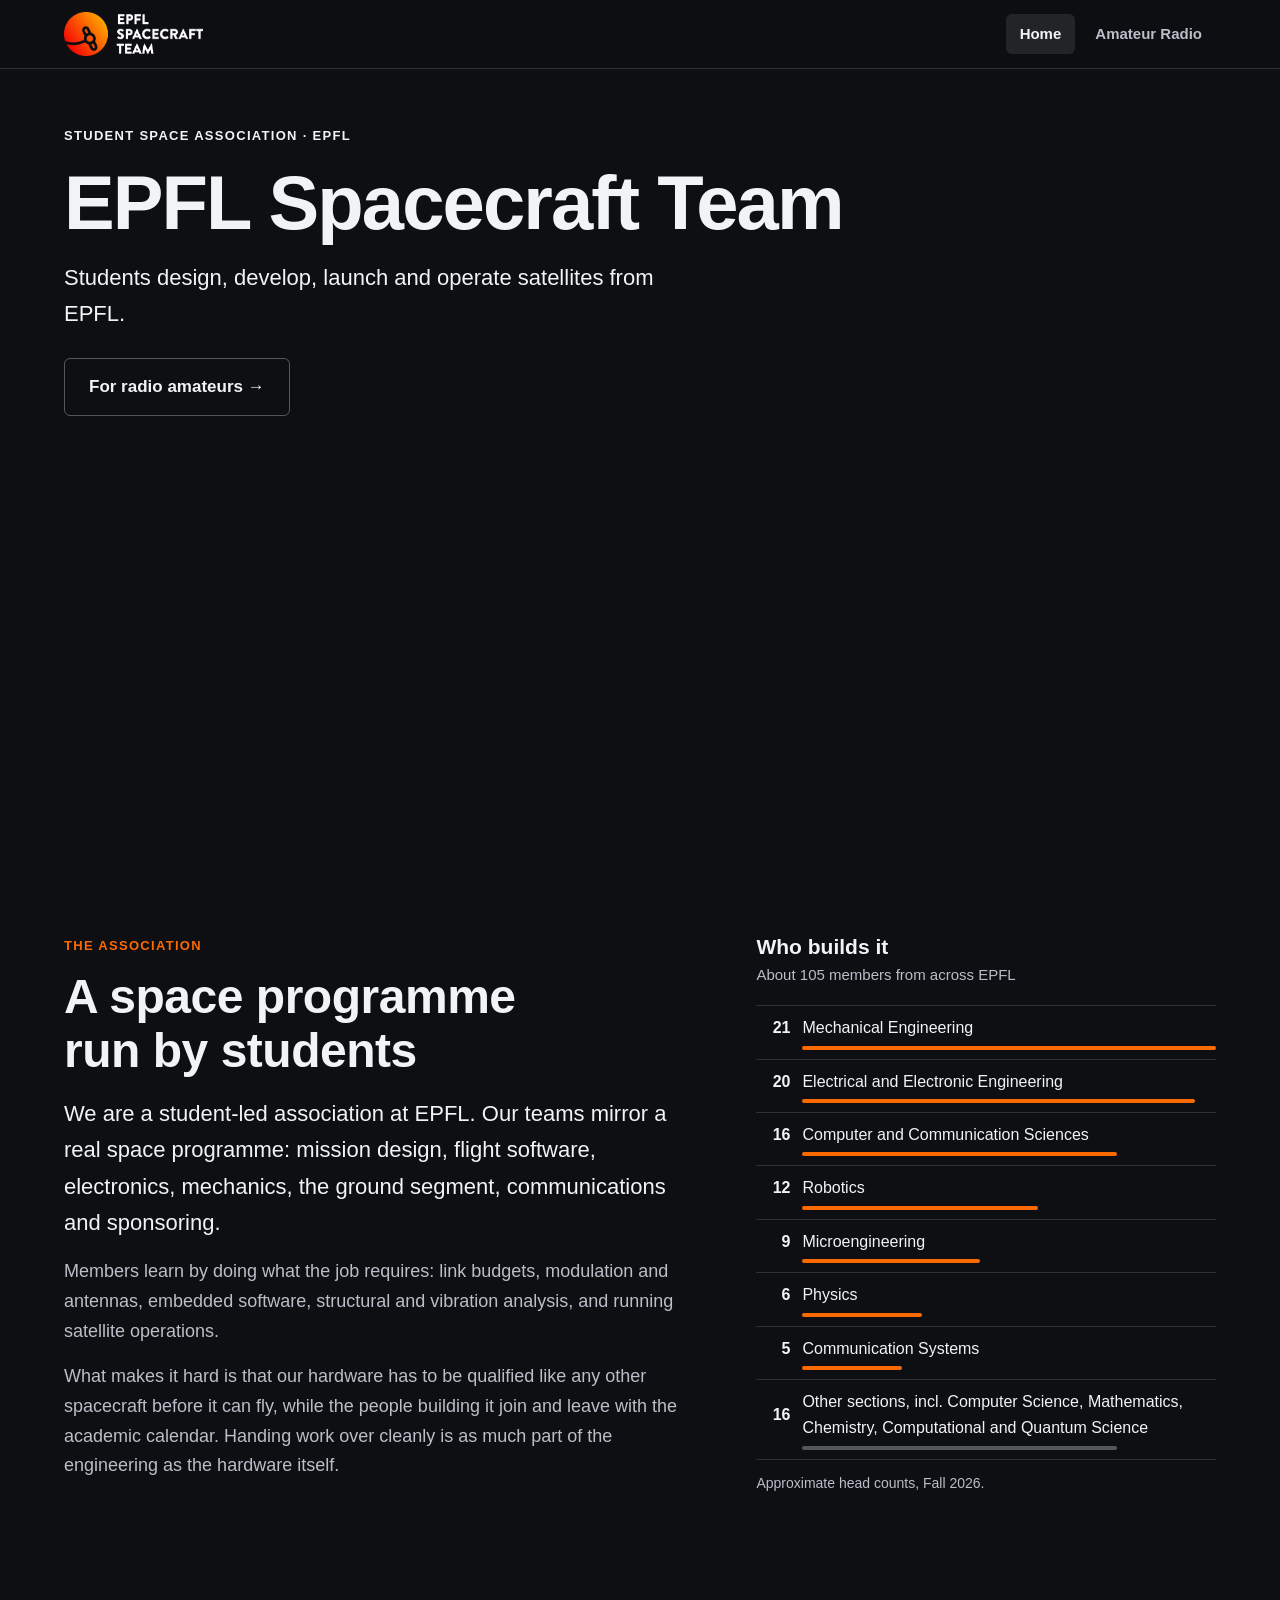
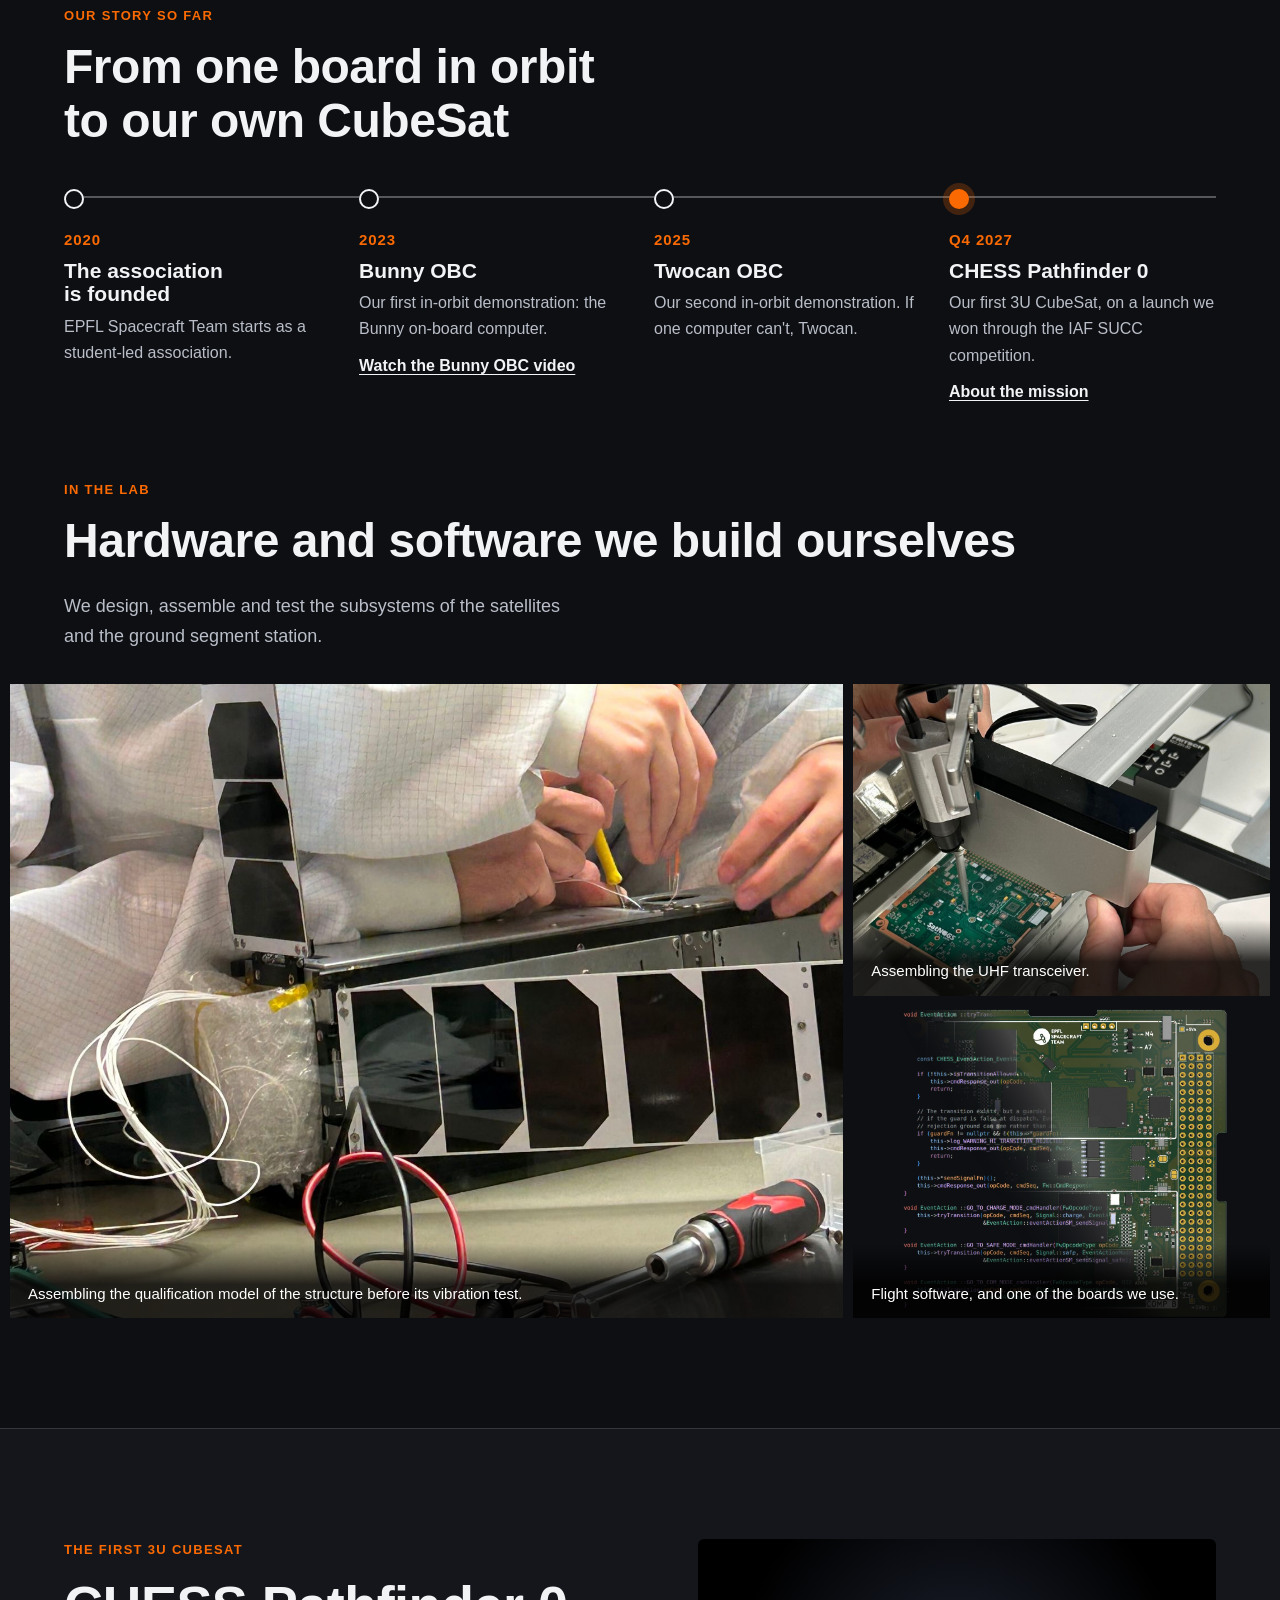
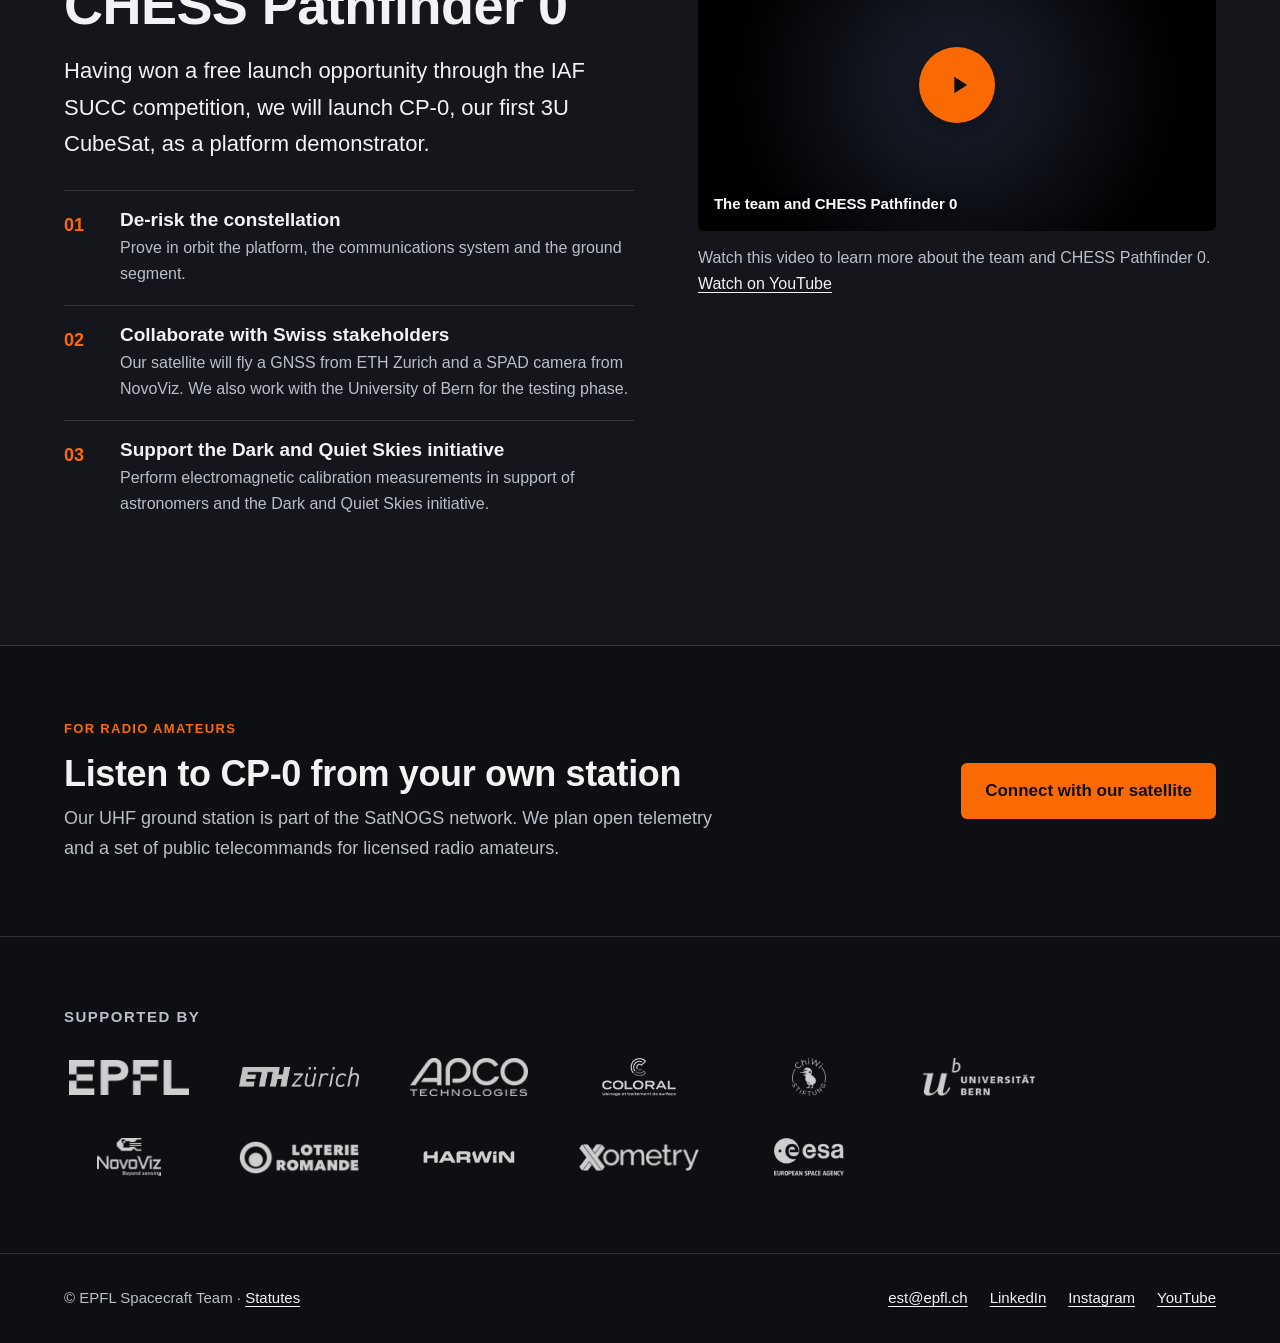
==== commit e570656e: "Add files via upload" ====
--- a/index.html
+++ b/index.html
@@ -7,6 +7,7 @@
   <meta name="description" content="EPFL Spacecraft Team is a student-led association founded in 2020. About 105 students design, build and operate satellites. Next: CHESS Pathfinder 0, our first 3U CubeSat, launching in Q4 2027.">
   <meta property="og:title" content="EPFL Spacecraft Team">
   <meta property="og:description" content="Students designing, building and operating their own satellites at EPFL.">
+  <meta property="og:image" content="team.jpg">
   <style>
     :root {
       --bg: #0e0f13;
@@ -255,6 +256,7 @@
        and for visitors who prefer reduced motion. -->
   <div class="hero">
     <div class="hero-media">
+      <img src="team.jpg" alt="About forty members of the EPFL Spacecraft Team in navy team sweaters, posing in front of the glass façade of the SwissTech Convention Center, fall 2025">
       <video id="hero-video" muted loop playsinline preload="auto" aria-hidden="true" tabindex="-1">
         <source src="CP-0_orbit.mp4" type="video/mp4">
       </video>
@@ -438,7 +440,7 @@
 
   <footer>
     <div class="wrap">
-      <span>&copy; EPFL Spacecraft Team</span>
+      <span>&copy; EPFL Spacecraft Team · <a href="statutes.html">Statutes</a></span>
       <ul aria-label="Contact and social media">
         <li><a href="mailto:est@epfl.ch">est@epfl.ch</a></li>
         <li><a href="https://www.linkedin.com/company/epfl-spacecraft-team/" target="_blank" rel="noopener">LinkedIn</a></li>
